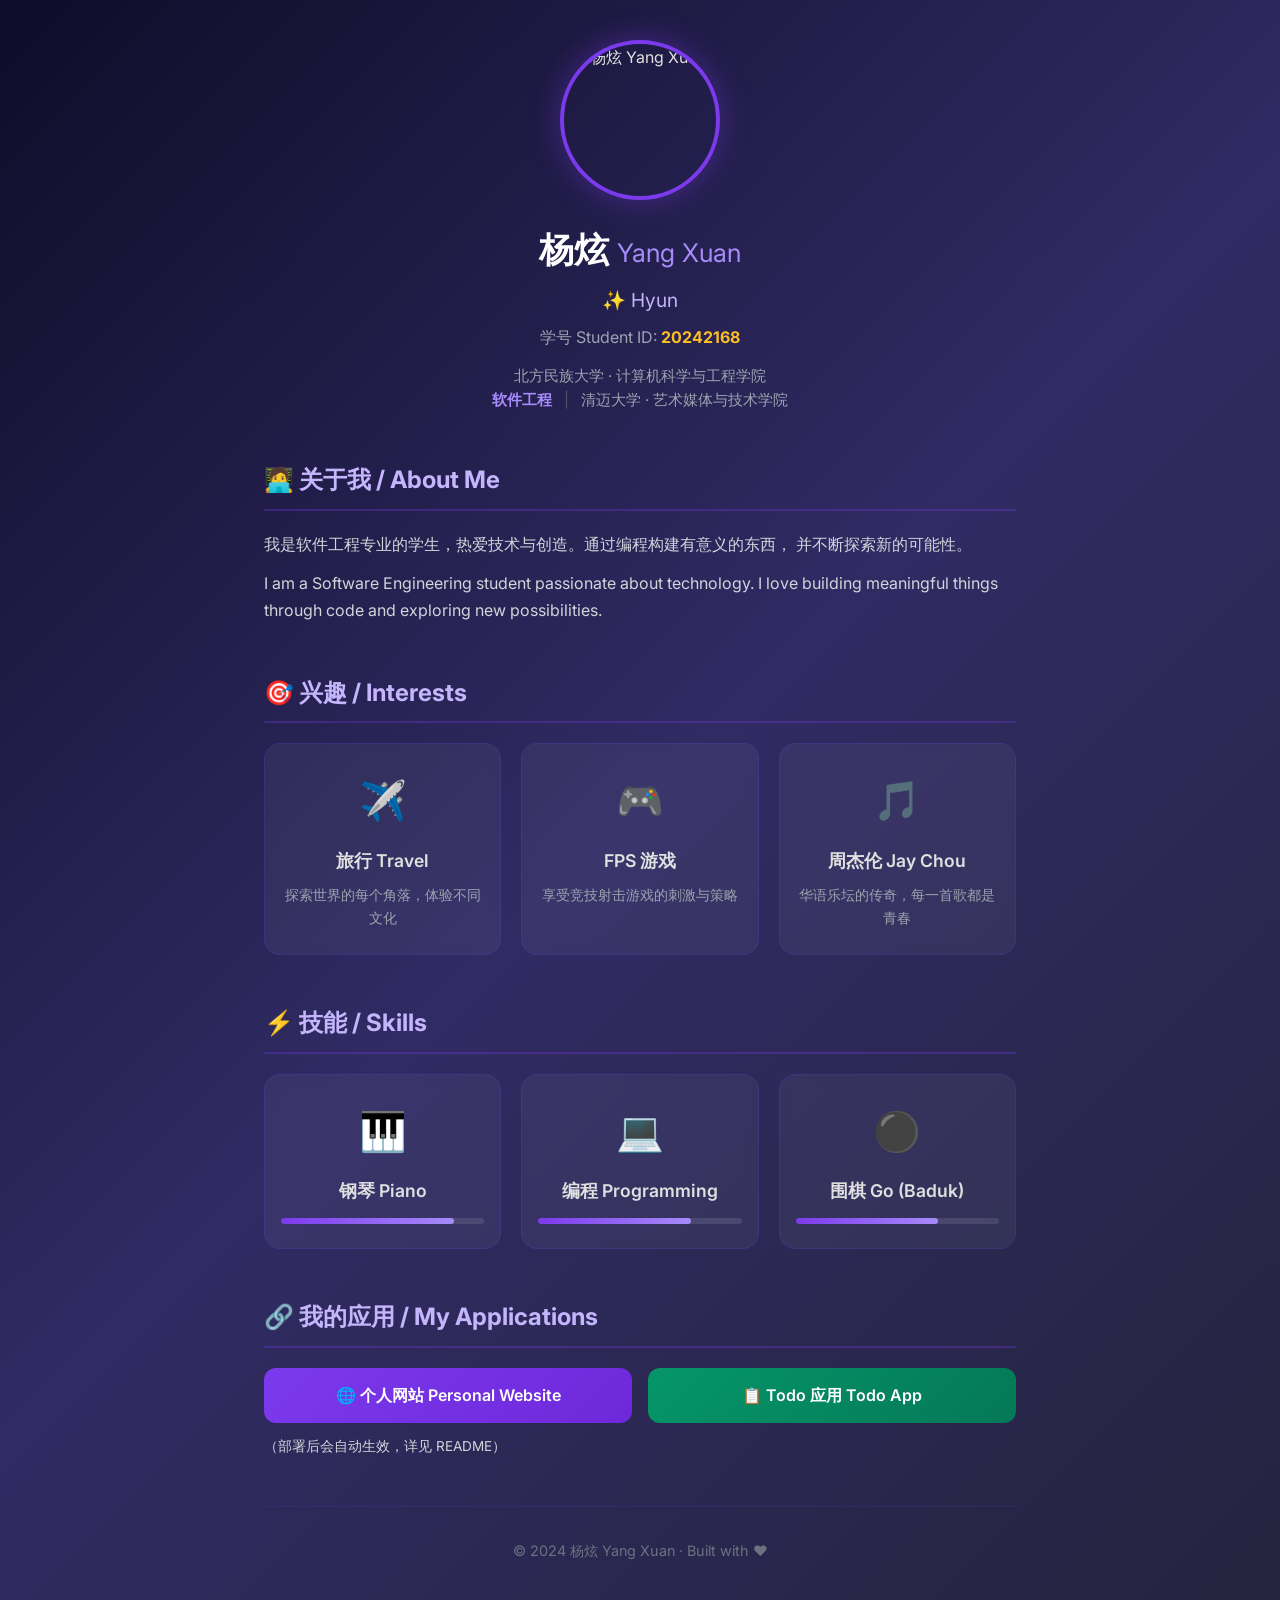
==== website/index.html @ 888819c4 "🎉 Initial commit: Personal website + Todo app + Docker + CI/CD" ====
<!DOCTYPE html>
<html lang="zh-CN">
<head>
    <meta charset="UTF-8" />
    <meta name="viewport" content="width=device-width, initial-scale=1.0" />
    <title>杨炫 Yang Xuan - Personal Website</title>
    <link rel="stylesheet" href="style.css" />
    <link rel="preconnect" href="https://fonts.googleapis.com">
    <link href="https://fonts.googleapis.com/css2?family=Inter:wght@400;500;600;700&display=swap" rel="stylesheet">
</head>
<body>
    <div class="container">
        <!-- 头像区域 -->
        <header class="hero">
            <div class="avatar-wrapper">
                <img src="images/photo.jpg" alt="杨炫 Yang Xuan" class="avatar" id="profilePhoto" />
            </div>
            <h1 class="name">杨炫 <span class="en-name">Yang Xuan</span></h1>
            <p class="alias">✨ Hyun</p>
            <p class="student-id">学号 Student ID: <strong>20242168</strong></p>
            <p class="school">
                北方民族大学 · 计算机科学与工程学院<br />
                <span class="major">软件工程</span>
                <span class="divider">|</span>
                清迈大学 · 艺术媒体与技术学院
            </p>
        </header>

        <!-- 关于我 -->
        <section class="section">
            <h2>🧑‍💻 关于我 / About Me</h2>
            <p>
                我是软件工程专业的学生，热爱技术与创造。通过编程构建有意义的东西，
                并不断探索新的可能性。
            </p>
            <p>
                I am a Software Engineering student passionate about technology.
                I love building meaningful things through code and exploring new possibilities.
            </p>
        </section>

        <!-- 兴趣 -->
        <section class="section">
            <h2>🎯 兴趣 / Interests</h2>
            <div class="card-grid">
                <div class="card">
                    <span class="card-icon">✈️</span>
                    <h3>旅行 Travel</h3>
                    <p>探索世界的每个角落，体验不同文化</p>
                </div>
                <div class="card">
                    <span class="card-icon">🎮</span>
                    <h3>FPS 游戏</h3>
                    <p>享受竞技射击游戏的刺激与策略</p>
                </div>
                <div class="card">
                    <span class="card-icon">🎵</span>
                    <h3>周杰伦 Jay Chou</h3>
                    <p>华语乐坛的传奇，每一首歌都是青春</p>
                </div>
            </div>
        </section>

        <!-- 技能 -->
        <section class="section">
            <h2>⚡ 技能 / Skills</h2>
            <div class="card-grid">
                <div class="card">
                    <span class="card-icon">🎹</span>
                    <h3>钢琴 Piano</h3>
                    <div class="skill-bar"><div class="skill-fill" style="width: 85%"></div></div>
                </div>
                <div class="card">
                    <span class="card-icon">💻</span>
                    <h3>编程 Programming</h3>
                    <div class="skill-bar"><div class="skill-fill" style="width: 75%"></div></div>
                </div>
                <div class="card">
                    <span class="card-icon">⚫</span>
                    <h3>围棋 Go (Baduk)</h3>
                    <div class="skill-bar"><div class="skill-fill" style="width: 70%"></div></div>
                </div>
            </div>
        </section>

        <!-- 应用链接 -->
        <section class="section">
            <h2>🔗 我的应用 / My Applications</h2>
            <div class="links">
                <a href="#" class="link-btn" target="_blank" id="personalSiteUrl">🌐 个人网站 Personal Website</a>
                <a href="#" class="link-btn todo-btn" target="_blank" id="todoAppUrl">📋 Todo 应用 Todo App</a>
            </div>
            <p class="hint">（部署后会自动生效，详见 README）</p>
        </section>

        <footer class="footer">
            <p>© 2024 杨炫 Yang Xuan · Built with ❤️</p>
        </footer>
    </div>
</body>
</html>
---- website/style.css ----
* {
    margin: 0;
    padding: 0;
    box-sizing: border-box;
}

body {
    font-family: 'Inter', -apple-system, BlinkMacSystemFont, 'Segoe UI', Roboto, sans-serif;
    background: linear-gradient(135deg, #0f0c29, #302b63, #24243e);
    color: #e0e0e0;
    min-height: 100vh;
    line-height: 1.7;
}

.container {
    max-width: 800px;
    margin: 0 auto;
    padding: 40px 24px;
}

/* ===== 头像 ===== */
.hero {
    text-align: center;
    margin-bottom: 48px;
}

.avatar-wrapper {
    width: 160px;
    height: 160px;
    margin: 0 auto 20px;
    border-radius: 50%;
    overflow: hidden;
    border: 4px solid #7c3aed;
    box-shadow: 0 0 30px rgba(124, 58, 237, 0.4);
    transition: transform 0.3s;
}

.avatar-wrapper:hover {
    transform: scale(1.05);
}

.avatar {
    width: 100%;
    height: 100%;
    object-fit: cover;
    display: block;
}

/* ===== 名字 ===== */
.name {
    font-size: 2.2rem;
    font-weight: 700;
    color: #fff;
    margin-bottom: 4px;
}

.en-name {
    font-weight: 400;
    color: #a78bfa;
    font-size: 1.6rem;
}

.alias {
    font-size: 1.2rem;
    color: #c4b5fd;
    margin-bottom: 8px;
}

.student-id {
    font-size: 1rem;
    color: #9ca3af;
    margin-bottom: 12px;
}

.student-id strong {
    color: #fbbf24;
}

.school {
    font-size: 0.95rem;
    color: #9ca3af;
    line-height: 1.6;
}

.major {
    color: #a78bfa;
    font-weight: 600;
}

.divider {
    color: #4b5563;
    margin: 0 8px;
}

/* ===== 通用区块 ===== */
.section {
    margin-bottom: 48px;
}

.section h2 {
    font-size: 1.5rem;
    font-weight: 700;
    color: #c4b5fd;
    margin-bottom: 20px;
    padding-bottom: 8px;
    border-bottom: 2px solid rgba(124, 58, 237, 0.3);
}

.section p {
    margin-bottom: 12px;
    color: #d1d5db;
}

/* ===== 卡片网格 ===== */
.card-grid {
    display: grid;
    grid-template-columns: repeat(auto-fit, minmax(180px, 1fr));
    gap: 20px;
}

.card {
    background: rgba(255, 255, 255, 0.05);
    border: 1px solid rgba(124, 58, 237, 0.2);
    border-radius: 16px;
    padding: 24px 16px;
    text-align: center;
    transition: all 0.3s;
    backdrop-filter: blur(4px);
}

.card:hover {
    background: rgba(124, 58, 237, 0.15);
    border-color: #7c3aed;
    transform: translateY(-4px);
    box-shadow: 0 8px 24px rgba(124, 58, 237, 0.2);
}

.card-icon {
    font-size: 2.4rem;
    display: block;
    margin-bottom: 12px;
}

.card h3 {
    font-size: 1.1rem;
    font-weight: 600;
    color: #e0e0e0;
    margin-bottom: 8px;
}

.card p {
    font-size: 0.85rem;
    color: #9ca3af;
    margin-bottom: 0;
}

/* ===== 技能条 ===== */
.skill-bar {
    height: 6px;
    background: rgba(255, 255, 255, 0.1);
    border-radius: 4px;
    overflow: hidden;
    margin-top: 12px;
}

.skill-fill {
    height: 100%;
    background: linear-gradient(90deg, #7c3aed, #a78bfa);
    border-radius: 4px;
    transition: width 1s ease;
}

/* ===== 链接按钮 ===== */
.links {
    display: flex;
    flex-wrap: wrap;
    gap: 16px;
    margin-top: 16px;
}

.link-btn {
    display: inline-block;
    padding: 14px 28px;
    background: linear-gradient(135deg, #7c3aed, #6d28d9);
    color: #fff;
    text-decoration: none;
    border-radius: 12px;
    font-weight: 600;
    font-size: 1rem;
    transition: all 0.3s;
    flex: 1;
    text-align: center;
    min-width: 200px;
}

.link-btn:hover {
    transform: translateY(-2px);
    box-shadow: 0 6px 20px rgba(124, 58, 237, 0.4);
}

.todo-btn {
    background: linear-gradient(135deg, #059669, #047857);
}

.todo-btn:hover {
    box-shadow: 0 6px 20px rgba(5, 150, 105, 0.4);
}

.hint {
    font-size: 0.85rem;
    color: #6b7280;
    margin-top: 12px !important;
}

/* ===== 页脚 ===== */
.footer {
    text-align: center;
    padding-top: 32px;
    border-top: 1px solid rgba(124, 58, 237, 0.15);
    color: #6b7280;
    font-size: 0.9rem;
}
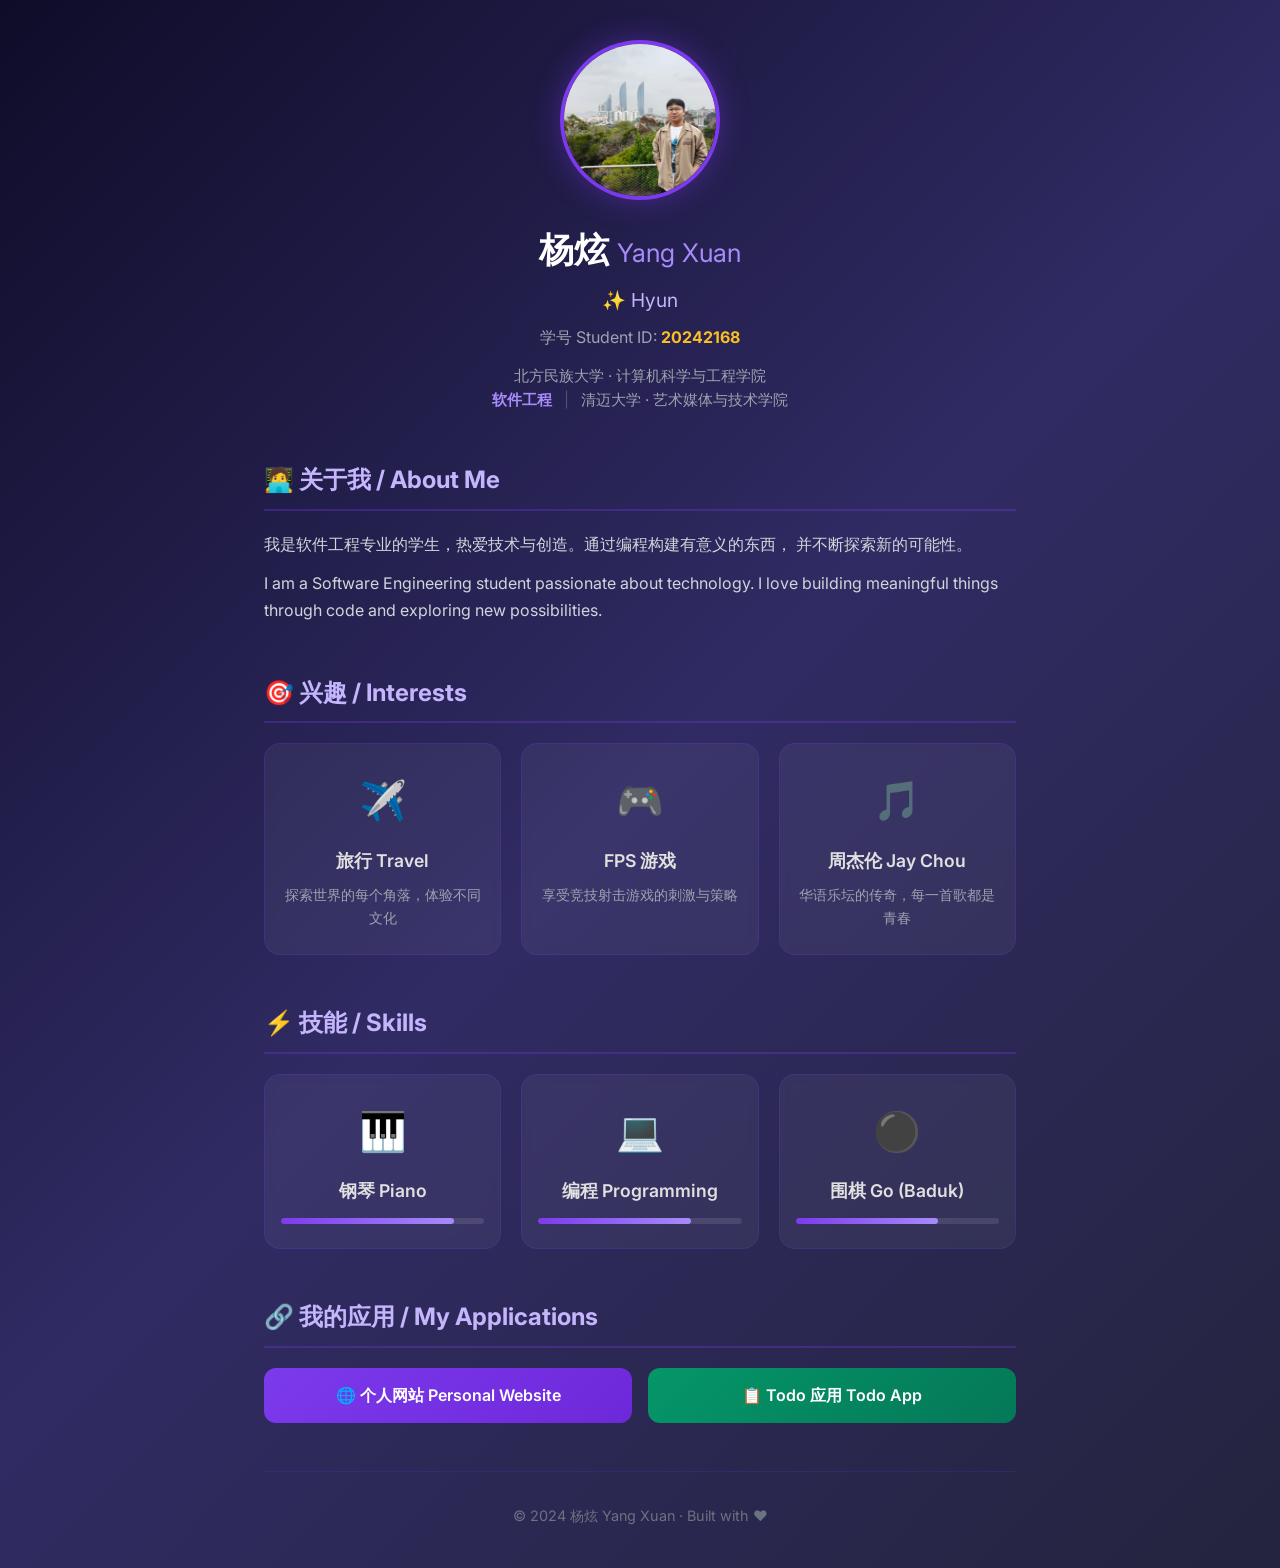
==== commit 8747e617: "Update URLs with server address" ====
--- a/website/index.html
+++ b/website/index.html
@@ -87,10 +87,8 @@
         <section class="section">
             <h2>🔗 我的应用 / My Applications</h2>
             <div class="links">
-                <a href="#" class="link-btn" target="_blank" id="personalSiteUrl">🌐 个人网站 Personal Website</a>
-                <a href="#" class="link-btn todo-btn" target="_blank" id="todoAppUrl">📋 Todo 应用 Todo App</a>
-            </div>
-            <p class="hint">（部署后会自动生效，详见 README）</p>
+                <a href="http://100.58.157.39:8080" class="link-btn" target="_blank">🌐 个人网站 Personal Website</a>
+                <a href="http://100.58.157.39:8081" class="link-btn todo-btn" target="_blank">📋 Todo 应用 Todo App</a>
         </section>
 
         <footer class="footer">
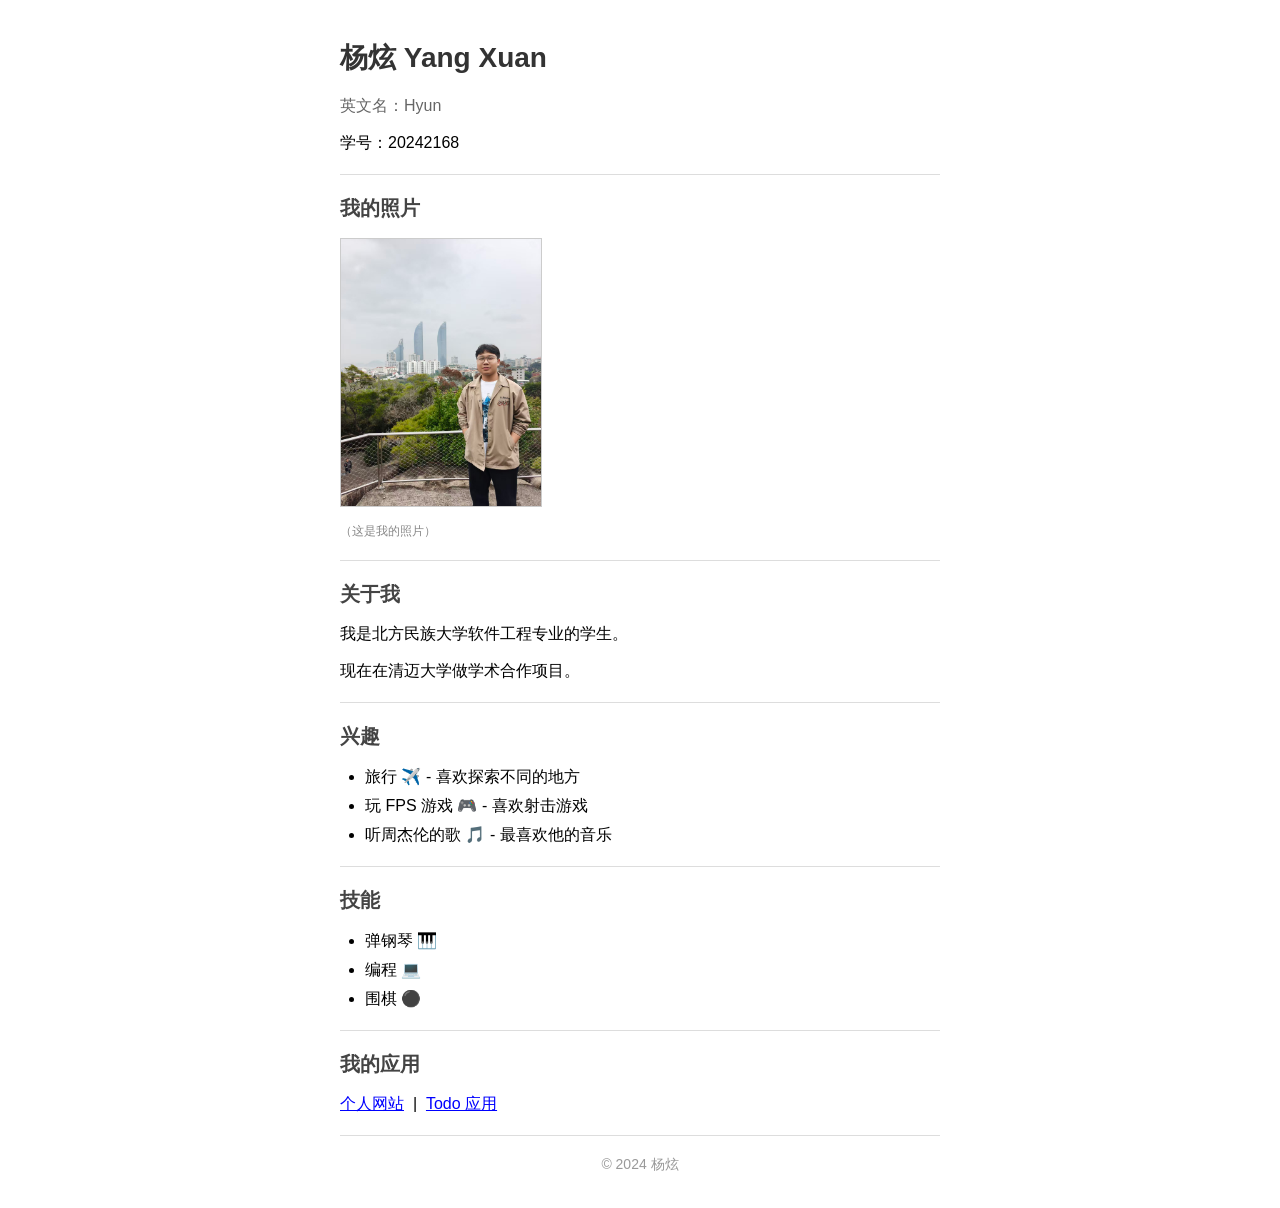
==== commit 817a0f13: "Simplify website to basic beginner style" ====
--- a/website/index.html
+++ b/website/index.html
@@ -3,97 +3,59 @@
 <head>
     <meta charset="UTF-8" />
     <meta name="viewport" content="width=device-width, initial-scale=1.0" />
-    <title>杨炫 Yang Xuan - Personal Website</title>
+    <title>杨炫的个人网站</title>
     <link rel="stylesheet" href="style.css" />
-    <link rel="preconnect" href="https://fonts.googleapis.com">
-    <link href="https://fonts.googleapis.com/css2?family=Inter:wght@400;500;600;700&display=swap" rel="stylesheet">
 </head>
 <body>
     <div class="container">
-        <!-- 头像区域 -->
-        <header class="hero">
-            <div class="avatar-wrapper">
-                <img src="images/photo.jpg" alt="杨炫 Yang Xuan" class="avatar" id="profilePhoto" />
-            </div>
-            <h1 class="name">杨炫 <span class="en-name">Yang Xuan</span></h1>
-            <p class="alias">✨ Hyun</p>
-            <p class="student-id">学号 Student ID: <strong>20242168</strong></p>
-            <p class="school">
-                北方民族大学 · 计算机科学与工程学院<br />
-                <span class="major">软件工程</span>
-                <span class="divider">|</span>
-                清迈大学 · 艺术媒体与技术学院
-            </p>
-        </header>
 
-        <!-- 关于我 -->
-        <section class="section">
-            <h2>🧑‍💻 关于我 / About Me</h2>
-            <p>
-                我是软件工程专业的学生，热爱技术与创造。通过编程构建有意义的东西，
-                并不断探索新的可能性。
-            </p>
-            <p>
-                I am a Software Engineering student passionate about technology.
-                I love building meaningful things through code and exploring new possibilities.
-            </p>
-        </section>
+        <h1>杨炫 Yang Xuan</h1>
+        <p class="en-name">英文名：Hyun</p>
+        <p>学号：20242168</p>
 
-        <!-- 兴趣 -->
-        <section class="section">
-            <h2>🎯 兴趣 / Interests</h2>
-            <div class="card-grid">
-                <div class="card">
-                    <span class="card-icon">✈️</span>
-                    <h3>旅行 Travel</h3>
-                    <p>探索世界的每个角落，体验不同文化</p>
-                </div>
-                <div class="card">
-                    <span class="card-icon">🎮</span>
-                    <h3>FPS 游戏</h3>
-                    <p>享受竞技射击游戏的刺激与策略</p>
-                </div>
-                <div class="card">
-                    <span class="card-icon">🎵</span>
-                    <h3>周杰伦 Jay Chou</h3>
-                    <p>华语乐坛的传奇，每一首歌都是青春</p>
-                </div>
-            </div>
-        </section>
+        <hr />
 
-        <!-- 技能 -->
-        <section class="section">
-            <h2>⚡ 技能 / Skills</h2>
-            <div class="card-grid">
-                <div class="card">
-                    <span class="card-icon">🎹</span>
-                    <h3>钢琴 Piano</h3>
-                    <div class="skill-bar"><div class="skill-fill" style="width: 85%"></div></div>
-                </div>
-                <div class="card">
-                    <span class="card-icon">💻</span>
-                    <h3>编程 Programming</h3>
-                    <div class="skill-bar"><div class="skill-fill" style="width: 75%"></div></div>
-                </div>
-                <div class="card">
-                    <span class="card-icon">⚫</span>
-                    <h3>围棋 Go (Baduk)</h3>
-                    <div class="skill-bar"><div class="skill-fill" style="width: 70%"></div></div>
-                </div>
-            </div>
-        </section>
+        <h2>我的照片</h2>
+        <img src="images/photo.jpg" alt="我的照片" class="photo" />
+        <p class="small">（这是我的照片）</p>
 
-        <!-- 应用链接 -->
-        <section class="section">
-            <h2>🔗 我的应用 / My Applications</h2>
-            <div class="links">
-                <a href="http://100.58.157.39:8080" class="link-btn" target="_blank">🌐 个人网站 Personal Website</a>
-                <a href="http://100.58.157.39:8081" class="link-btn todo-btn" target="_blank">📋 Todo 应用 Todo App</a>
-        </section>
+        <hr />
 
-        <footer class="footer">
-            <p>© 2024 杨炫 Yang Xuan · Built with ❤️</p>
-        </footer>
+        <h2>关于我</h2>
+        <p>我是北方民族大学软件工程专业的学生。</p>
+        <p>现在在清迈大学做学术合作项目。</p>
+
+        <hr />
+
+        <h2>兴趣</h2>
+        <ul>
+            <li>旅行 ✈️ - 喜欢探索不同的地方</li>
+            <li>玩 FPS 游戏 🎮 - 喜欢射击游戏</li>
+            <li>听周杰伦的歌 🎵 - 最喜欢他的音乐</li>
+        </ul>
+
+        <hr />
+
+        <h2>技能</h2>
+        <ul>
+            <li>弹钢琴 🎹</li>
+            <li>编程 💻</li>
+            <li>围棋 ⚫</li>
+        </ul>
+
+        <hr />
+
+        <h2>我的应用</h2>
+        <p>
+            <a href="http://100.58.157.39:8080">个人网站</a>
+            &nbsp;|&nbsp;
+            <a href="http://100.58.157.39:8081">Todo 应用</a>
+        </p>
+
+        <hr />
+
+        <p class="footer">© 2024 杨炫</p>
+
     </div>
 </body>
 </html>
--- a/website/style.css
+++ b/website/style.css
@@ -1,222 +1,67 @@
-* {
+body {
+    background-color: white;
+    font-family: Arial, Helvetica, sans-serif;
+    color: black;
     margin: 0;
-    padding: 0;
-    box-sizing: border-box;
-}
-
-body {
-    font-family: 'Inter', -apple-system, BlinkMacSystemFont, 'Segoe UI', Roboto, sans-serif;
-    background: linear-gradient(135deg, #0f0c29, #302b63, #24243e);
-    color: #e0e0e0;
-    min-height: 100vh;
-    line-height: 1.7;
+    padding: 20px;
 }
 
 .container {
-    max-width: 800px;
+    max-width: 600px;
     margin: 0 auto;
-    padding: 40px 24px;
 }
 
-/* ===== 头像 ===== */
-.hero {
-    text-align: center;
-    margin-bottom: 48px;
+h1 {
+    color: #333;
+    font-size: 28px;
 }
 
-.avatar-wrapper {
-    width: 160px;
-    height: 160px;
-    margin: 0 auto 20px;
-    border-radius: 50%;
-    overflow: hidden;
-    border: 4px solid #7c3aed;
-    box-shadow: 0 0 30px rgba(124, 58, 237, 0.4);
-    transition: transform 0.3s;
-}
-
-.avatar-wrapper:hover {
-    transform: scale(1.05);
-}
-
-.avatar {
-    width: 100%;
-    height: 100%;
-    object-fit: cover;
-    display: block;
-}
-
-/* ===== 名字 ===== */
-.name {
-    font-size: 2.2rem;
-    font-weight: 700;
-    color: #fff;
-    margin-bottom: 4px;
+h2 {
+    color: #444;
+    font-size: 20px;
 }
 
 .en-name {
-    font-weight: 400;
-    color: #a78bfa;
-    font-size: 1.6rem;
+    color: #666;
+    font-size: 16px;
 }
 
-.alias {
-    font-size: 1.2rem;
-    color: #c4b5fd;
+.photo {
+    width: 200px;
+    height: auto;
+    border: 1px solid #ccc;
+}
+
+.small {
+    color: #888;
+    font-size: 12px;
+}
+
+ul {
+    padding-left: 25px;
+}
+
+li {
     margin-bottom: 8px;
 }
 
-.student-id {
-    font-size: 1rem;
-    color: #9ca3af;
-    margin-bottom: 12px;
+a {
+    color: blue;
+    text-decoration: underline;
 }
 
-.student-id strong {
-    color: #fbbf24;
+a:hover {
+    color: darkblue;
 }
 
-.school {
-    font-size: 0.95rem;
-    color: #9ca3af;
-    line-height: 1.6;
+hr {
+    border: none;
+    border-top: 1px solid #ddd;
+    margin: 20px 0;
 }
 
-.major {
-    color: #a78bfa;
-    font-weight: 600;
+.footer {
+    color: #999;
+    font-size: 14px;
+    text-align: center;
 }
-
-.divider {
-    color: #4b5563;
-    margin: 0 8px;
-}
-
-/* ===== 通用区块 ===== */
-.section {
-    margin-bottom: 48px;
-}
-
-.section h2 {
-    font-size: 1.5rem;
-    font-weight: 700;
-    color: #c4b5fd;
-    margin-bottom: 20px;
-    padding-bottom: 8px;
-    border-bottom: 2px solid rgba(124, 58, 237, 0.3);
-}
-
-.section p {
-    margin-bottom: 12px;
-    color: #d1d5db;
-}
-
-/* ===== 卡片网格 ===== */
-.card-grid {
-    display: grid;
-    grid-template-columns: repeat(auto-fit, minmax(180px, 1fr));
-    gap: 20px;
-}
-
-.card {
-    background: rgba(255, 255, 255, 0.05);
-    border: 1px solid rgba(124, 58, 237, 0.2);
-    border-radius: 16px;
-    padding: 24px 16px;
-    text-align: center;
-    transition: all 0.3s;
-    backdrop-filter: blur(4px);
-}
-
-.card:hover {
-    background: rgba(124, 58, 237, 0.15);
-    border-color: #7c3aed;
-    transform: translateY(-4px);
-    box-shadow: 0 8px 24px rgba(124, 58, 237, 0.2);
-}
-
-.card-icon {
-    font-size: 2.4rem;
-    display: block;
-    margin-bottom: 12px;
-}
-
-.card h3 {
-    font-size: 1.1rem;
-    font-weight: 600;
-    color: #e0e0e0;
-    margin-bottom: 8px;
-}
-
-.card p {
-    font-size: 0.85rem;
-    color: #9ca3af;
-    margin-bottom: 0;
-}
-
-/* ===== 技能条 ===== */
-.skill-bar {
-    height: 6px;
-    background: rgba(255, 255, 255, 0.1);
-    border-radius: 4px;
-    overflow: hidden;
-    margin-top: 12px;
-}
-
-.skill-fill {
-    height: 100%;
-    background: linear-gradient(90deg, #7c3aed, #a78bfa);
-    border-radius: 4px;
-    transition: width 1s ease;
-}
-
-/* ===== 链接按钮 ===== */
-.links {
-    display: flex;
-    flex-wrap: wrap;
-    gap: 16px;
-    margin-top: 16px;
-}
-
-.link-btn {
-    display: inline-block;
-    padding: 14px 28px;
-    background: linear-gradient(135deg, #7c3aed, #6d28d9);
-    color: #fff;
-    text-decoration: none;
-    border-radius: 12px;
-    font-weight: 600;
-    font-size: 1rem;
-    transition: all 0.3s;
-    flex: 1;
-    text-align: center;
-    min-width: 200px;
-}
-
-.link-btn:hover {
-    transform: translateY(-2px);
-    box-shadow: 0 6px 20px rgba(124, 58, 237, 0.4);
-}
-
-.todo-btn {
-    background: linear-gradient(135deg, #059669, #047857);
-}
-
-.todo-btn:hover {
-    box-shadow: 0 6px 20px rgba(5, 150, 105, 0.4);
-}
-
-.hint {
-    font-size: 0.85rem;
-    color: #6b7280;
-    margin-top: 12px !important;
-}
-
-/* ===== 页脚 ===== */
-.footer {
-    text-align: center;
-    padding-top: 32px;
-    border-top: 1px solid rgba(124, 58, 237, 0.15);
-    color: #6b7280;
-    font-size: 0.9rem;
-}
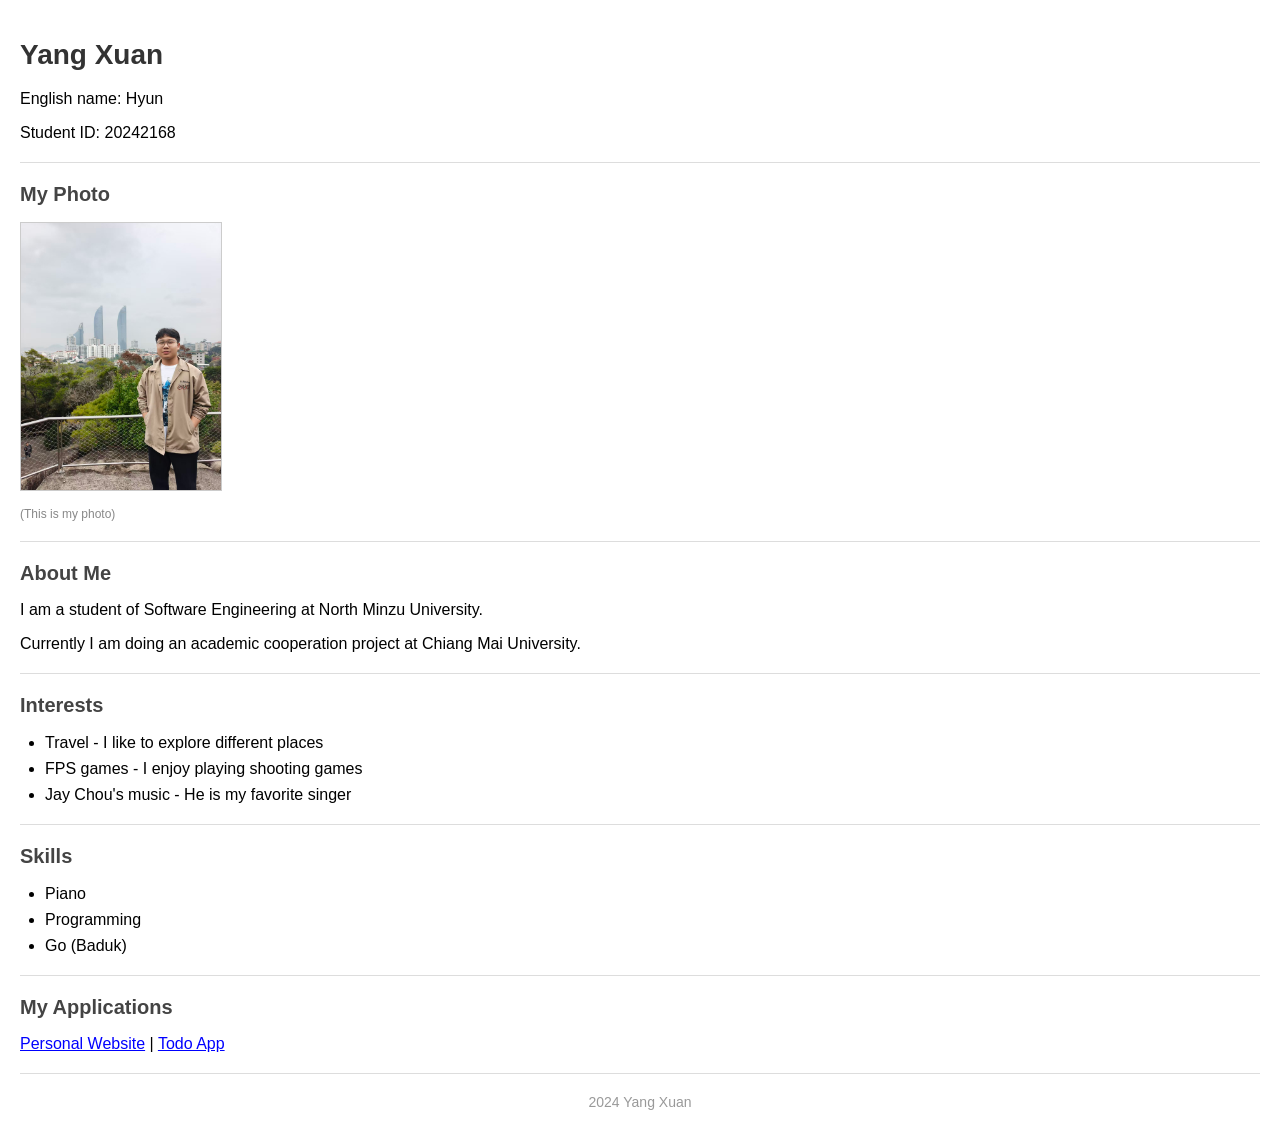
==== commit 102018f4: "English website, simplified todo app" ====
--- a/website/index.html
+++ b/website/index.html
@@ -1,61 +1,58 @@
 <!DOCTYPE html>
-<html lang="zh-CN">
+<html>
 <head>
     <meta charset="UTF-8" />
-    <meta name="viewport" content="width=device-width, initial-scale=1.0" />
-    <title>杨炫的个人网站</title>
+    <title>Yang Xuan - Personal Website</title>
     <link rel="stylesheet" href="style.css" />
 </head>
 <body>
-    <div class="container">
 
-        <h1>杨炫 Yang Xuan</h1>
-        <p class="en-name">英文名：Hyun</p>
-        <p>学号：20242168</p>
+    <h1>Yang Xuan</h1>
+    <p>English name: Hyun</p>
+    <p>Student ID: 20242168</p>
 
-        <hr />
+    <hr />
 
-        <h2>我的照片</h2>
-        <img src="images/photo.jpg" alt="我的照片" class="photo" />
-        <p class="small">（这是我的照片）</p>
+    <h2>My Photo</h2>
+    <img src="images/photo.jpg" alt="My photo" class="photo" />
+    <p class="small">(This is my photo)</p>
 
-        <hr />
+    <hr />
 
-        <h2>关于我</h2>
-        <p>我是北方民族大学软件工程专业的学生。</p>
-        <p>现在在清迈大学做学术合作项目。</p>
+    <h2>About Me</h2>
+    <p>I am a student of Software Engineering at North Minzu University.</p>
+    <p>Currently I am doing an academic cooperation project at Chiang Mai University.</p>
 
-        <hr />
+    <hr />
 
-        <h2>兴趣</h2>
-        <ul>
-            <li>旅行 ✈️ - 喜欢探索不同的地方</li>
-            <li>玩 FPS 游戏 🎮 - 喜欢射击游戏</li>
-            <li>听周杰伦的歌 🎵 - 最喜欢他的音乐</li>
-        </ul>
+    <h2>Interests</h2>
+    <ul>
+        <li>Travel - I like to explore different places</li>
+        <li>FPS games - I enjoy playing shooting games</li>
+        <li>Jay Chou's music - He is my favorite singer</li>
+    </ul>
 
-        <hr />
+    <hr />
 
-        <h2>技能</h2>
-        <ul>
-            <li>弹钢琴 🎹</li>
-            <li>编程 💻</li>
-            <li>围棋 ⚫</li>
-        </ul>
+    <h2>Skills</h2>
+    <ul>
+        <li>Piano</li>
+        <li>Programming</li>
+        <li>Go (Baduk)</li>
+    </ul>
 
-        <hr />
+    <hr />
 
-        <h2>我的应用</h2>
-        <p>
-            <a href="http://100.58.157.39:8080">个人网站</a>
-            &nbsp;|&nbsp;
-            <a href="http://100.58.157.39:8081">Todo 应用</a>
-        </p>
+    <h2>My Applications</h2>
+    <p>
+        <a href="http://100.58.157.39:8080">Personal Website</a>
+        |
+        <a href="http://100.58.157.39:8081">Todo App</a>
+    </p>
 
-        <hr />
+    <hr />
 
-        <p class="footer">© 2024 杨炫</p>
+    <p class="footer">2024 Yang Xuan</p>
 
-    </div>
 </body>
 </html>
